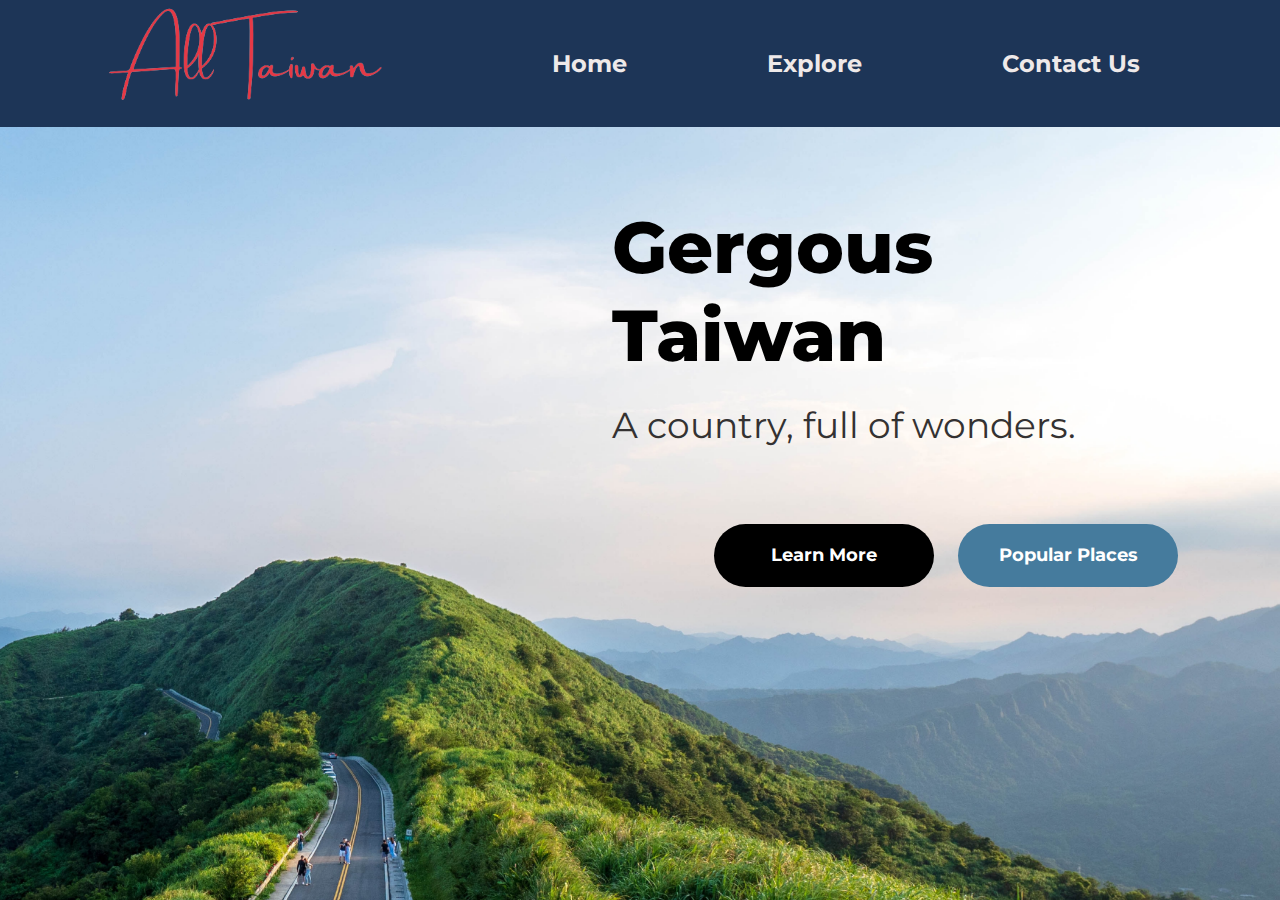
==== index.html @ eed3b291 "website" ====
<!DOCTYPE html>
<html lang="en">
	<head>
		<meta charset="UTF-8" />
		<meta http-equiv="X-UA-Compatible" content="IE=edge" />
		<meta name="viewport" content="width=device-width, initial-scale=1.0" />
		<link rel="stylesheet" href="./style.css" />
		<title>All Taiwan</title>
	</head>

	<body>
		<div class="container">
			<section class="index-grid">
				<div class="rectangle">
					<header>
						<div class="menu-container">
							<a href="index.html"
								><img class="logo" src="alltaiwan.png" alt="Logo All Taiwan"
							/></a>
							<nav>
								<ul>
									<li><a href="index.html">Home</a></li>
									<li><a href="explore.html">Explore</a></li>
									<li><a href="contact.html">Contact Us</a></li>
								</ul>
							</nav>
						</div>
					</header>
				</div>

				<h1 class="index-heading">Gergous Taiwan</h1>
				<h3 class="index-paragraph">A country, full of wonders.</h3>
				<button class="learn-more">Learn More</button>
				<button class="popular-places">Popular Places</button>
			</section>

			<section class="index2-grid">
				<div class="rectangleblack">
					<a href="index.html"
						><img class="logoblack" src="alltaiwan.png" alt="Logo All Taiwan"
					/></a>
				</div>
				<h1 class="content-heading">What will you learn?</h1>
				<div class="content-paragraph-container">
					<p class="content-paragraph">
						You will learn about the 23 cities of Taiwan, what's the population,
						what's the cost of living, the currency change to any type of money
						(example: soles, dollars, yuan). The Northern part of Taiwan, cannot
						be compared to the Southern part of Taiwan, talking about expenses
						and even quality of life, depending on what style of life you like
						the most. You will also learn about the tribes, yes! Taiwan has
						tribes. Officially, there are only 16 tribes that are recognized by
						the Taiwan government. Taiwan’s indigenous people are considered
						Austronesian, or Austronesian-speaking people. They belong to the
						same language family as those in Southeast Asia, Oceania and
						Madagascar.
					</p>
				</div>

				<div class="content-image-container">
					<img
						class="content-image"
						src="content-image.jpeg"
						alt="Image Taiwan Street"
					/>
				</div>
			</section>
			<section class="index3-grid">
				<div class="rectangleblack">
					<a href="index.html"
						><img class="logoblack" src="alltaiwan.png" alt="Logo All Taiwan"
					/></a>
				</div>
				<h1 class="content-heading2">Popular Places</h1>
				<div class="image-container-taichung">
					<img class="taichung-image" src="taichung.jpg" alt="Taichung City" />
					<button class="button-taichung">Information</button>
				</div>
				<div class="image-container-taipei">
					<img class="taipei-image" src="taipei.jpg" alt="Taipei City" />
					<button class="button-taipei">Information</button>
				</div>
				<div class="image-container-hualien">
					<img class="hualien-image" src="hualien.jpg" alt="Hualien City" />
					<button class="button-hualien">Information</button>
				</div>

				<div class="image-container-taichung2">
					<img class="taichung-image2" src="taitung.jpg" alt="Taichung City" />
					<button class="button-taichung2">Information</button>
				</div>
				<div class="image-container-taipei2">
					<img class="taipei-image2" src="hsinchu.jpg" alt="Taipei City" />
					<button class="button-taipei2">Information</button>
				</div>
				<div class="image-container-hualien2">
					<img class="hualien-image2" src="nantou.jpg" alt="Hualien City" />
					<button class="button-hualien2">Information</button>
				</div>
			</section>
		</div>
	</body>
</html>
---- style.css ----
@import url("https://fonts.googleapis.com/css2?family=Montserrat:wght@400;600;800&display=swap");
* {
	margin: 0;
	padding: 0;
	box-sizing: border-box;
	font-family: "Montserrat", sans-serif, Helvetica;
}

/*Setting the scroll effect, and hiding the horizontal scroll bar*/
.container {
	scroll-snap-type: y mandatory;
	overflow-y: scroll;
	overflow-x: hidden;
	height: 100vh;
}

/*Setting the scroll effect*/
section {
	scroll-snap-align: start;
}

.index-grid {
	display: grid;
	grid-template-columns: repeat(12, 1fr);
	grid-template-rows: repeat(12, 1fr);
	gap: 24px;
	width: 100vw;
	height: 100vh;
	background: url(background.png) no-repeat center;
	background-size: cover;
}

/* .huge-image-container {
	grid-column: 1/13;
	grid-row: 1/13;
} */

/*Background Image for Index.html*/
/* .huge-image {
	width: 100%;
	height: 100%;
	object-fit: cover;
} */

/*Logo and Menu Navigation*/
.rectangle {
	background: url(rectangle.png);
	width: 100%;
	grid-column: 1/13;
	grid-row: 1/2;
}
header {
	/* position: absolute;
	top: 0%;
	left: 6%; */
	max-width: 100%;
}

.logo {
	width: 332px;
	height: 123px;
	object-fit: cover;
	margin-left: 5rem;
}

.menu-container {
	display: flex;
}

nav {
	display: flex;
	width: 100%;
}

nav ul {
	display: flex;
	align-items: center;
	justify-content: space-evenly;
	flex-wrap: wrap;
	font-size: 1.5rem;
	list-style: none;
	width: 50vw;
}

nav ul {
	flex: 1 1 10em;
}

nav ul li a {
	text-decoration: none;
	color: #eee9e9;
	font-weight: bold;
}

/*Index Content*/

.index-heading {
	grid-column: 7/12;
	grid-row: 3/4;
	/* white-space: nowrap; */
}
.index-paragraph {
	grid-column: 7/13;
	grid-row: 4/5;
}

.learn-more {
	grid-column: 8/10;
	grid-row: 6/7;
	background: transparent;
	width: 220px;
	height: 63px;
	background-color: #000000;
	border-radius: 50px;
	color: White;
	justify-self: center;
	font-size: 1.125rem;
	font-weight: bold;
	box-shadow: inset 0 0 0 0 black;
	transition: ease-out 0.3s;
	border: none;
}

.learn-more:hover {
	box-shadow: inset 220px 0 0 0 rgb(255, 255, 255);
	cursor: pointer;
	color: black;
}

.popular-places {
	grid-column: 10/12;
	grid-row: 6/7;
	background: transparent;
	width: 220px;
	height: 63px;
	background-color: #457b9d;
	border-radius: 50px;
	color: White;
	justify-self: center;
	font-size: 1.125rem;
	font-weight: bold;
	box-shadow: inset 0 0 0 0 black;
	transition: ease-out 0.3s;
	border: none;
}

.popular-places:hover {
	box-shadow: inset 220px 0 0 0 rgb(255, 255, 255);
	cursor: pointer;
	color: black;
}

h1 {
	font-size: 4.5rem;
	color: #000000;
	font-weight: 800;
}
h3 {
	font-size: 2.25rem;
	color: #343232;
	font-weight: normal;
}

/*Index Content 2*/

.rectangleblack {
	background: url(rectangleblack.png);
	grid-column: 1/13;
	grid-row: 1/2;
	text-align: center;
	max-height: 73px;
}

.logoblack {
	width: 182px;
	height: 69px;
	object-fit: cover;
}

.index2-grid {
	display: grid;
	grid-template-columns: repeat(12, 1fr);
	grid-template-rows: repeat(12, 1fr);
	gap: 24px;
	height: 100vh;
}

.content-heading {
	grid-column: 3/7;
	grid-row: 3/4;
	color: #457b9d;
	font-size: 4.4vw;
}
.content-paragraph-container {
	grid-column: 3/7;
	grid-row: 4/9;
	background: rgb(134, 136, 131);
}
.content-paragraph {
	font-size: 1.2vw;
	font-weight: bold;
}
.content-image-container {
	grid-column: 8/11;
	grid-row: 3/11;
}
.content-image {
	object-fit: cover;
	/* border-radius: 195px; */
	max-width: 100%;
	height: 100%;
}

/* Index Content 3 */

.index3-grid {
	display: grid;
	grid-template-columns: repeat(12, 1fr);
	/*To my experience is better to add "auto" if you don't want the exact same height for every item*/
	grid-template-rows: repeat(12, auto);
	gap: 24px;
	height: 100vh;
}

.content-heading2 {
	grid-column: 1/13;
	grid-row: 2/3;
	text-align: center;
	color: #457b9d;
}

.image-container-taichung {
	grid-column: 3/5;
	grid-row: 3 / 4;
	max-width: 342px;
	height: 301px;
	text-align: center;
}

.image-container-taipei {
	grid-column: 6/8;
	grid-row: 3 / 4;
	max-width: 342px;
	height: 301px;
}

.image-container-hualien {
	grid-column: 9/11;
	grid-row: 3 / 4;
	max-width: 342px;
	height: 301px;
}

.taichung-image {
	max-width: 100%;
	height: 77%;
}
.taipei-image {
	max-width: 100%;
	height: 77%;
	object-fit: cover;
}
.hualien-image {
	max-width: 100%;
	height: 77%;
}

.button-taichung {
	background: transparent;
	width: 100%;
	height: 63px;
	background-color: #457b9d;
	border-radius: 50px;
	color: White;
	font-size: 1.125rem;
	font-weight: bold;
	box-shadow: inset 0 0 0 0 black;
	transition: ease-out 0.3s;
	border: none;
}
.button-taichung:hover {
	box-shadow: inset 256px 0 0 0 black;
	cursor: pointer;
}
.button-taipei {
	background: transparent;
	width: 100%;
	height: 63px;
	background-color: #457b9d;
	border-radius: 50px;
	color: White;
	justify-self: center;
	font-size: 1.125rem;
	font-weight: bold;
	box-shadow: inset 0 0 0 0 black;
	transition: ease-out 0.3s;
	border: none;
}
.button-taipei:hover {
	box-shadow: inset 256px 0 0 0 black;
	cursor: pointer;
}
.button-hualien {
	background: transparent;
	width: 100%;
	height: 63px;
	background-color: #457b9d;
	border-radius: 50px;
	color: White;
	justify-self: center;
	font-size: 1.125rem;
	font-weight: bold;
	box-shadow: inset 0 0 0 0 black;
	transition: ease-out 0.3s;
	border: none;
}
.button-hualien:hover {
	box-shadow: inset 256px 0 0 0 black;
	cursor: pointer;
}
/*Index3 More Images*/

.image-container-taichung2 {
	grid-column: 3/5;
	grid-row: 6/8;
	max-width: 342px;
	height: 301px;
	text-align: center;
}

.image-container-taipei2 {
	grid-column: 6/8;
	grid-row: 6/8;
	max-width: 342px;
	height: 301px;
}

.image-container-hualien2 {
	grid-column: 9/11;
	grid-row: 6/8;
	max-width: 342px;
	height: 301px;
}

.taichung-image2 {
	max-width: 100%;
	height: 77%;
	object-fit: fill;
}
.taipei-image2 {
	max-width: 100%;
	height: 77%;
	object-fit: fill;
}
.hualien-image2 {
	max-width: 100%;
	height: 77%;
	object-fit: fill;
}

.button-taichung2 {
	background: transparent;
	width: 100%;
	height: 63px;
	background-color: #457b9d;
	border-radius: 50px;
	color: White;
	font-size: 1.125rem;
	font-weight: bold;
	box-shadow: inset 0 0 0 0 black;
	transition: ease-out 0.3s;
	border: none;
}

.button-taichung2:hover {
	box-shadow: inset 256px 0 0 0 black;
	cursor: pointer;
}

.button-taipei2 {
	background: transparent;
	width: 100%;
	height: 63px;
	background-color: #457b9d;
	border-radius: 50px;
	color: White;
	justify-self: center;
	font-size: 1.125rem;
	font-weight: bold;
	box-shadow: inset 0 0 0 0 black;
	transition: ease-out 0.3s;
	border: none;
}
.button-taipei2:hover {
	box-shadow: inset 256px 0 0 0 black;
	cursor: pointer;
}

.button-hualien2 {
	background: transparent;
	width: 100%;
	height: 63px;
	background-color: #457b9d;
	border-radius: 50px;
	color: White;
	justify-self: center;
	font-size: 1.125rem;
	font-weight: bold;
	box-shadow: inset 0 0 0 0 black;
	transition: ease-out 0.3s;
	border: none;
}
.button-hualien2:hover {
	box-shadow: inset 256px 0 0 0 black;
	cursor: pointer;
}

/*Explore Page*/
.explore-grid {
	display: grid;
	grid-template-columns: repeat(12, 1fr);
	grid-template-rows: repeat(12, 1fr);
	gap: 24px;
	height: 100vh;
}

.explore-heading {
	grid-column: 7/12;
	grid-row: 3/5;
}
.explore-paragraph {
	grid-column: 7/12;
	grid-row: 7/10;
}

.keep-scrolling {
	grid-column: 9/11;
	grid-row: 10/11;
}

/*Explore Page2*/
.explore2-grid {
	display: grid;
	grid-template-columns: repeat(12, 1fr);
	grid-template-rows: repeat(12, 1fr);
	gap: 24px;
	width: 100vw;
	height: 100vh;
}

#svg2602 {
	grid-column: 2/5;
	grid-row: 2/10;
	height: 100vh;
}

#svg2602 path {
	fill: #666666;
	stroke: rgb(255, 255, 255);
	stroke-width: 3;
}

#svg2602 path:hover {
	fill: #4a9797;
	transition: 0.6s;
	cursor: pointer;
}

.box {
	grid-column: 5/9;
	grid-row: 4/7;
	max-width: 500px;
	max-height: 500px;
	box-shadow: rgba(0, 0, 0, 0.35) 0px 5px 15px;
	display: none;
}

.active {
	display: block;
}

@media screen and (max-width: 550px) {
	.index-grid {
		display: block;
	}
	.index2-grid {
		display: block;
	}
	.index3-grid {
		display: block;
	}
}
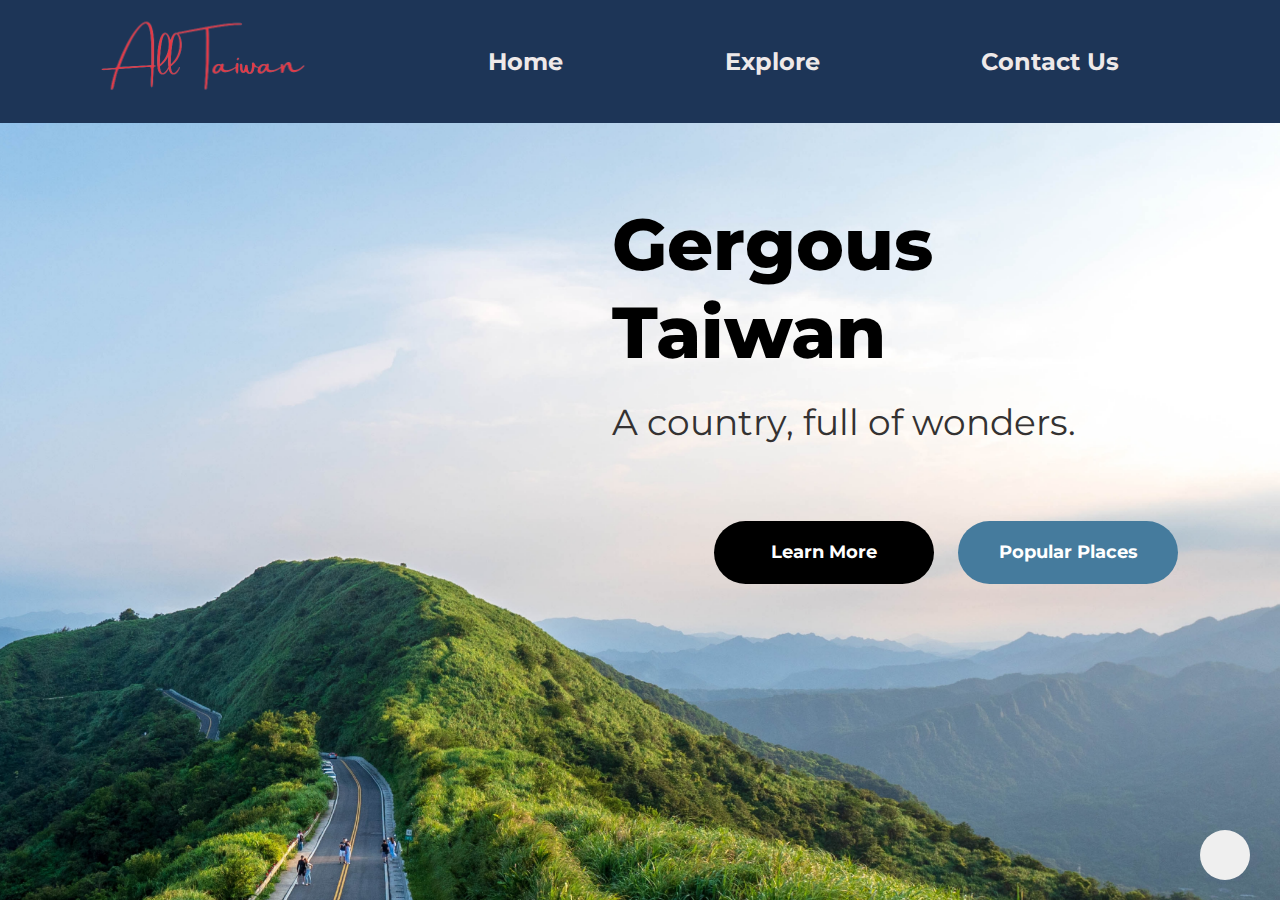
==== commit 2a92e14c: "updated" ====
--- a/index.html
+++ b/index.html
@@ -5,24 +5,40 @@
 		<meta http-equiv="X-UA-Compatible" content="IE=edge" />
 		<meta name="viewport" content="width=device-width, initial-scale=1.0" />
 		<link rel="stylesheet" href="./style.css" />
+		<link
+			rel="stylesheet"
+			href="https://pro.fontawesome.com/releases/v5.10.0/css/all.css"
+			integrity="sha384-AYmEC3Yw5cVb3ZcuHtOA93w35dYTsvhLPVnYs9eStHfGJvOvKxVfELGroGkvsg+p"
+			crossorigin="anonymous"
+		/>
+
 		<title>All Taiwan</title>
 	</head>
-
 	<body>
 		<div class="container">
 			<section class="index-grid">
 				<div class="rectangle">
 					<header>
 						<div class="menu-container">
-							<a href="index.html"
-								><img class="logo" src="alltaiwan.png" alt="Logo All Taiwan"
-							/></a>
+							<div class="logo-container">
+								<a href="index.html"
+									><img
+										class="logo"
+										src="images/alltaiwan.png"
+										alt="Logo All Taiwan"
+								/></a>
+							</div>
 							<nav>
-								<ul>
+								<ul class="nav-links">
 									<li><a href="index.html">Home</a></li>
 									<li><a href="explore.html">Explore</a></li>
 									<li><a href="contact.html">Contact Us</a></li>
 								</ul>
+								<div class="burger">
+									<div class="line1"></div>
+									<div class="line2"></div>
+									<div class="line3"></div>
+								</div>
 							</nav>
 						</div>
 					</header>
@@ -37,7 +53,10 @@
 			<section class="index2-grid">
 				<div class="rectangleblack">
 					<a href="index.html"
-						><img class="logoblack" src="alltaiwan.png" alt="Logo All Taiwan"
+						><img
+							class="logoblack"
+							src="images/alltaiwan.png"
+							alt="Logo All Taiwan"
 					/></a>
 				</div>
 				<h1 class="content-heading">What will you learn?</h1>
@@ -60,7 +79,7 @@
 				<div class="content-image-container">
 					<img
 						class="content-image"
-						src="content-image.jpeg"
+						src="images/content-image.jpeg"
 						alt="Image Taiwan Street"
 					/>
 				</div>
@@ -68,36 +87,62 @@
 			<section class="index3-grid">
 				<div class="rectangleblack">
 					<a href="index.html"
-						><img class="logoblack" src="alltaiwan.png" alt="Logo All Taiwan"
+						><img
+							class="logoblack"
+							src="images/alltaiwan.png"
+							alt="Logo All Taiwan"
 					/></a>
 				</div>
 				<h1 class="content-heading2">Popular Places</h1>
 				<div class="image-container-taichung">
-					<img class="taichung-image" src="taichung.jpg" alt="Taichung City" />
+					<img
+						class="taichung-image"
+						src="images/taichung.jpg"
+						alt="Taichung City"
+					/>
 					<button class="button-taichung">Information</button>
 				</div>
 				<div class="image-container-taipei">
-					<img class="taipei-image" src="taipei.jpg" alt="Taipei City" />
+					<img class="taipei-image" src="images/taipei.jpg" alt="Taipei City" />
 					<button class="button-taipei">Information</button>
 				</div>
 				<div class="image-container-hualien">
-					<img class="hualien-image" src="hualien.jpg" alt="Hualien City" />
+					<img
+						class="hualien-image"
+						src="images/hualien.jpg"
+						alt="Hualien City"
+					/>
 					<button class="button-hualien">Information</button>
 				</div>
 
-				<div class="image-container-taichung2">
-					<img class="taichung-image2" src="taitung.jpg" alt="Taichung City" />
-					<button class="button-taichung2">Information</button>
+				<div class="image-container-taitung">
+					<img
+						class="taitung-image"
+						src="images/taitung.jpg"
+						alt="Taichung City"
+					/>
+					<button class="button-taichung">Information</button>
 				</div>
-				<div class="image-container-taipei2">
-					<img class="taipei-image2" src="hsinchu.jpg" alt="Taipei City" />
-					<button class="button-taipei2">Information</button>
+				<div class="image-container-hsinchu">
+					<img
+						class="hsinchu-image"
+						src="images/hsinchu.jpg"
+						alt="Taipei City"
+					/>
+					<button class="button-hsinchu">Information</button>
 				</div>
-				<div class="image-container-hualien2">
-					<img class="hualien-image2" src="nantou.jpg" alt="Hualien City" />
-					<button class="button-hualien2">Information</button>
+				<div class="image-container-nantou">
+					<img
+						class="nantou-image"
+						src="images/nantou.jpg"
+						alt="Hualien City"
+					/>
+					<button class="button-nantou">Information</button>
 				</div>
 			</section>
+			<button class="to-top"><i class="fas fa-arrow-circle-up"></i></button>
 		</div>
+		<script src="burger.js"></script>
+		<script src="main.js"></script>
 	</body>
 </html>
--- a/style.css
+++ b/style.css
@@ -4,6 +4,20 @@
 	padding: 0;
 	box-sizing: border-box;
 	font-family: "Montserrat", sans-serif, Helvetica;
+}
+
+/*Stop overscroll X because of the hamburger menu COMPUTER*/
+
+html,
+body {
+	max-width: 100%;
+	overflow-x: hidden;
+}
+
+/*Stop overscroll X because of the hamburger menu MOBILE*/
+
+body {
+	position: relative;
 }
 
 /*Setting the scroll effect, and hiding the horizontal scroll bar*/
@@ -26,8 +40,31 @@
 	gap: 24px;
 	width: 100vw;
 	height: 100vh;
-	background: url(background.png) no-repeat center;
+	background: url(images/background.png) no-repeat center;
 	background-size: cover;
+}
+
+/*Button back to top*/
+.to-top {
+	position: fixed;
+	bottom: 20px;
+	right: 30px;
+	width: 50px;
+	height: 50px;
+	text-decoration: none;
+	border-radius: 70%;
+	pointer-events: auto;
+	transition: all 0.4s;
+	cursor: pointer;
+	outline: none;
+	border: none;
+}
+.to-top i {
+	font-size: 3rem;
+}
+.to-top:hover {
+	background-color: #1d3557;
+	color: White;
 }
 
 /* .huge-image-container {
@@ -44,23 +81,25 @@
 
 /*Logo and Menu Navigation*/
 .rectangle {
-	background: url(rectangle.png);
+	background: url(images/rectangle.png);
 	width: 100%;
 	grid-column: 1/13;
 	grid-row: 1/2;
 }
 header {
-	/* position: absolute;
-	top: 0%;
-	left: 6%; */
-	max-width: 100%;
-}
-
-.logo {
+	max-width: 100%;
+}
+
+.logo-container {
 	width: 332px;
 	height: 123px;
+	margin-left: 5rem;
+}
+
+.logo {
+	width: 100%;
+	height: 100%;
 	object-fit: cover;
-	margin-left: 5rem;
 }
 
 .menu-container {
@@ -69,6 +108,7 @@
 
 nav {
 	display: flex;
+	justify-content: space-around;
 	width: 100%;
 }
 
@@ -92,6 +132,72 @@
 	font-weight: bold;
 }
 
+/*Burger Menu*/
+
+.burger {
+	display: none;
+	cursor: pointer;
+	align-self: center;
+}
+
+.burger div {
+	width: 25px;
+	height: 3px;
+	background-color: rgb(228, 226, 226);
+	margin: 5px;
+	transition: all 0.3s ease;
+}
+
+.nav-active {
+	transform: translateX(0%);
+}
+
+@media screen and (max-width: 768px) {
+	body {
+		overflow-x: hidden;
+	}
+	.burger {
+		display: block;
+	}
+	nav ul {
+		background-color: #1d3557;
+		position: absolute;
+		right: 0px;
+		height: 92vh;
+		top: 8vh;
+		display: flex;
+		flex-direction: column;
+		align-items: center;
+		width: 50%;
+		transform: translateX(100%);
+		transition: transform 0.5s ease-in;
+	}
+	nav ul li {
+		opacity: 0;
+	}
+}
+
+@keyframes navLinkFade {
+	from {
+		opacity: 0;
+		transform: translateX(50px);
+	}
+	to {
+		opacity: 1;
+		transform: translateX(0px);
+	}
+}
+
+.toggle .line1 {
+	transform: rotate(-45deg) translate(-5px, 6px);
+}
+.toggle .line2 {
+	opacity: 0;
+}
+.toggle .line3 {
+	transform: rotate(45deg) translate(-5px, -6px);
+}
+
 /*Index Content*/
 
 .index-heading {
@@ -164,7 +270,7 @@
 /*Index Content 2*/
 
 .rectangleblack {
-	background: url(rectangleblack.png);
+	background: url(images/rectangleblack.png);
 	grid-column: 1/13;
 	grid-row: 1/2;
 	text-align: center;
@@ -189,16 +295,17 @@
 	grid-column: 3/7;
 	grid-row: 3/4;
 	color: #457b9d;
-	font-size: 4.4vw;
+	font-size: 4.5vw;
 }
 .content-paragraph-container {
 	grid-column: 3/7;
-	grid-row: 4/9;
-	background: rgb(134, 136, 131);
+	grid-row: 4/11;
+	/* background: rgb(134, 136, 131); */
 }
 .content-paragraph {
-	font-size: 1.2vw;
-	font-weight: bold;
+	font-size: 2vmin;
+	font-weight: bold;
+	height: 100%;
 }
 .content-image-container {
 	grid-column: 8/11;
@@ -320,45 +427,45 @@
 }
 /*Index3 More Images*/
 
-.image-container-taichung2 {
+.image-container-taitung {
 	grid-column: 3/5;
-	grid-row: 6/8;
+	grid-row: 4/5;
 	max-width: 342px;
 	height: 301px;
 	text-align: center;
 }
 
-.image-container-taipei2 {
+.image-container-hsinchu {
 	grid-column: 6/8;
-	grid-row: 6/8;
+	grid-row: 4/5;
 	max-width: 342px;
 	height: 301px;
 }
 
-.image-container-hualien2 {
+.image-container-nantou {
 	grid-column: 9/11;
-	grid-row: 6/8;
+	grid-row: 4/5;
 	max-width: 342px;
 	height: 301px;
 }
 
-.taichung-image2 {
+.taitung-image {
 	max-width: 100%;
 	height: 77%;
 	object-fit: fill;
 }
-.taipei-image2 {
+.hsinchu-image {
 	max-width: 100%;
 	height: 77%;
 	object-fit: fill;
 }
-.hualien-image2 {
+.nantou-image {
 	max-width: 100%;
 	height: 77%;
 	object-fit: fill;
 }
 
-.button-taichung2 {
+.button-taitung {
 	background: transparent;
 	width: 100%;
 	height: 63px;
@@ -372,12 +479,12 @@
 	border: none;
 }
 
-.button-taichung2:hover {
+.button-taitung:hover {
 	box-shadow: inset 256px 0 0 0 black;
 	cursor: pointer;
 }
 
-.button-taipei2 {
+.button-hsinchu {
 	background: transparent;
 	width: 100%;
 	height: 63px;
@@ -391,12 +498,12 @@
 	transition: ease-out 0.3s;
 	border: none;
 }
-.button-taipei2:hover {
+.button-hsinchu:hover {
 	box-shadow: inset 256px 0 0 0 black;
 	cursor: pointer;
 }
 
-.button-hualien2 {
+.button-nantou {
 	background: transparent;
 	width: 100%;
 	height: 63px;
@@ -410,7 +517,7 @@
 	transition: ease-out 0.3s;
 	border: none;
 }
-.button-hualien2:hover {
+.button-nantou:hover {
 	box-shadow: inset 256px 0 0 0 black;
 	cursor: pointer;
 }
@@ -425,17 +532,20 @@
 }
 
 .explore-heading {
-	grid-column: 7/12;
-	grid-row: 3/5;
+	grid-column: 1/13;
+	grid-row: 3/4;
+	text-align: center;
 }
 .explore-paragraph {
-	grid-column: 7/12;
-	grid-row: 7/10;
-}
-
-.keep-scrolling {
-	grid-column: 9/11;
-	grid-row: 10/11;
+	grid-column: 5/9;
+	grid-row: 4/5;
+	text-align: center;
+}
+.arrow {
+	grid-column: 6/8;
+	grid-row: 5/6;
+	justify-self: center;
+	cursor: pointer;
 }
 
 /*Explore Page2*/
@@ -480,13 +590,81 @@
 }
 
 @media screen and (max-width: 550px) {
+	html,
+	body {
+		max-width: 100%;
+		overflow-x: hidden;
+	}
+
+	section {
+		scroll-snap-align: unset;
+	}
 	.index-grid {
 		display: block;
 	}
+	.index-heading {
+		text-align: center;
+		font-size: 4rem;
+		overflow-wrap: break-word;
+	}
+	.index-paragraph {
+		text-align: center;
+		font-size: 1.5rem;
+		margin-bottom: 3rem;
+	}
+	.learn-more {
+		display: block;
+		margin: 0 auto;
+		font-size: 0.875rem;
+		margin-bottom: 1.5rem;
+	}
+	.popular-places {
+		display: block;
+		margin: 0 auto;
+		font-size: 0.875rem;
+	}
 	.index2-grid {
 		display: block;
 	}
+	.content-heading {
+		text-align: center;
+		font-size: 2.5rem;
+	}
+	.content-paragraph {
+		text-align: center;
+		font-size: 0.7rem;
+		padding: 1rem;
+	}
+	.content-image-container {
+		text-align: center;
+	}
+	.content-image {
+		width: 50%;
+		height: 250px;
+	}
 	.index3-grid {
 		display: block;
 	}
-}
+	.content-heading2 {
+		text-align: center;
+		font-size: 2.5rem;
+	}
+	.image-container-taichung {
+		margin: 0 auto;
+	}
+	.image-container-taipei {
+		margin: 0 auto;
+	}
+	.image-container-hualien {
+		margin: 0 auto;
+	}
+	.image-container-taitung {
+		margin: 0 auto;
+	}
+	.image-container-hsinchu {
+		margin: 0 auto;
+	}
+	.image-container-nantou {
+		margin: 0 auto;
+	}
+}
